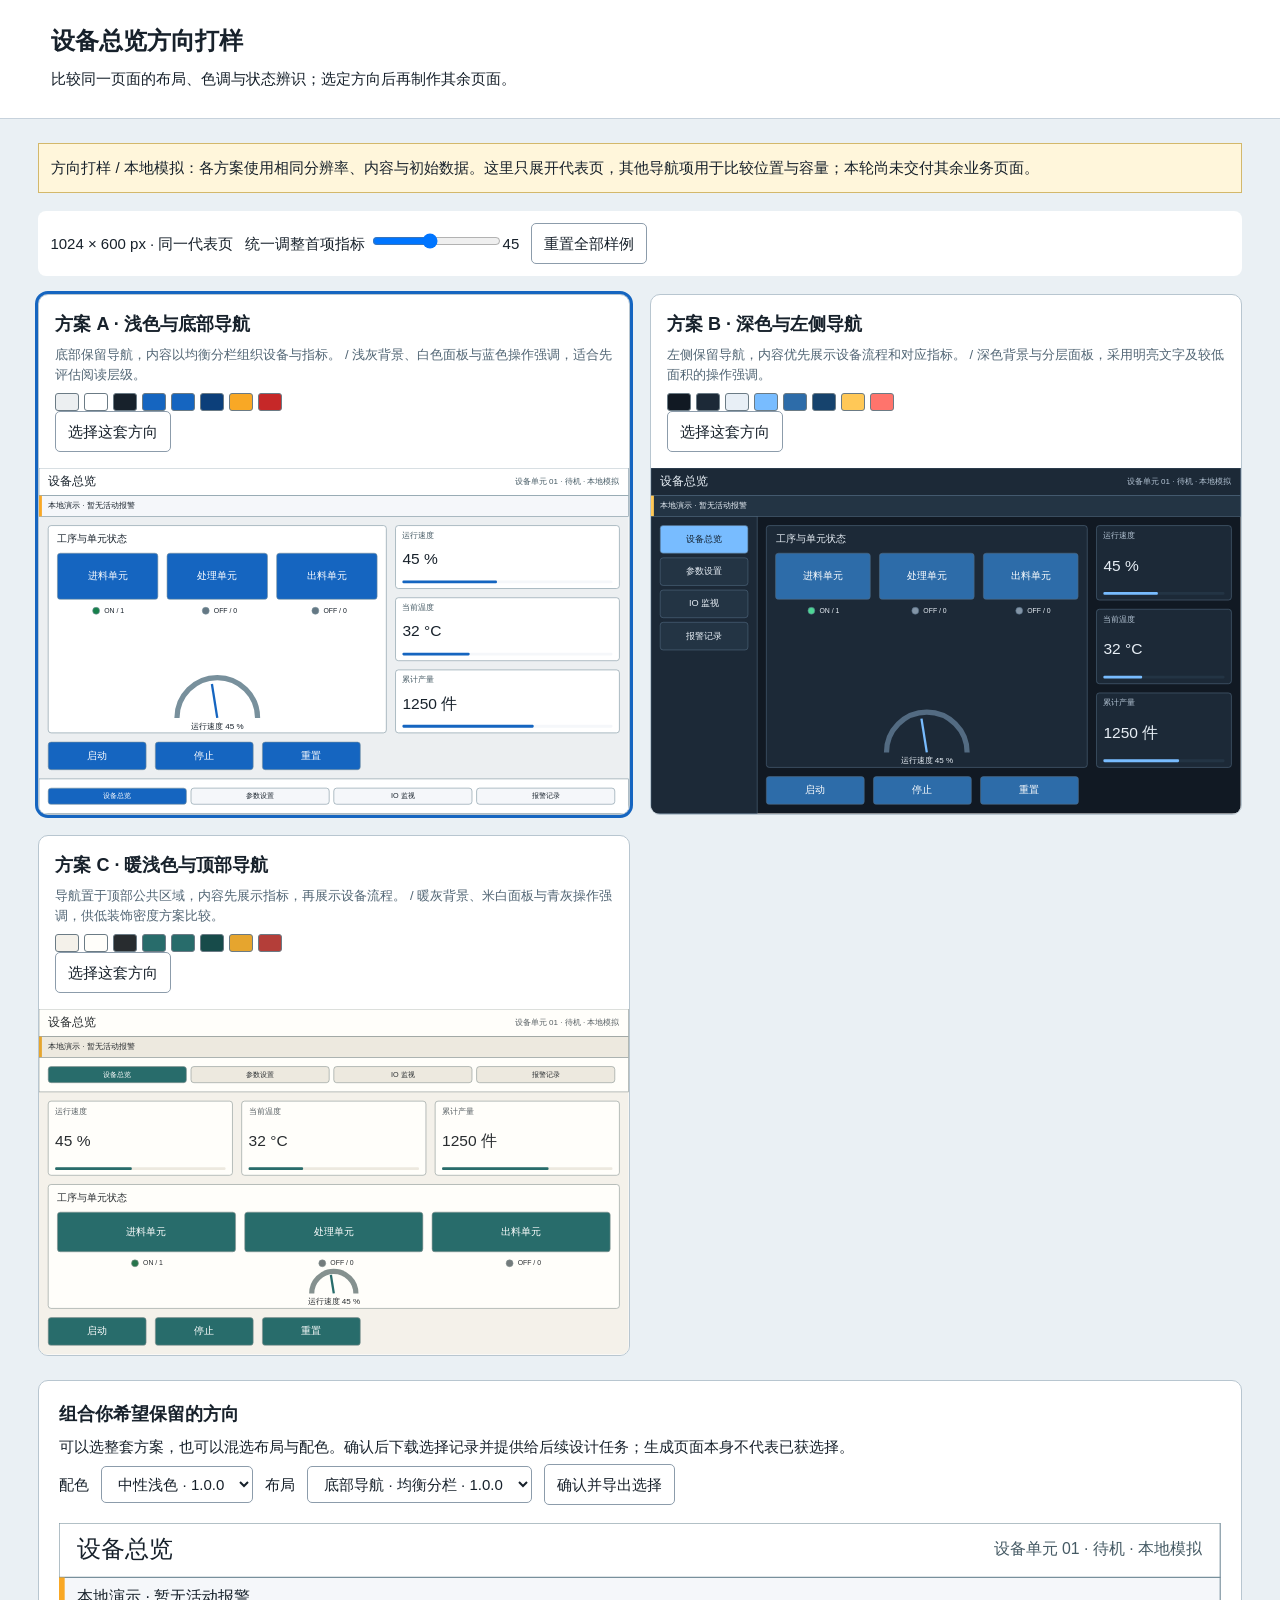
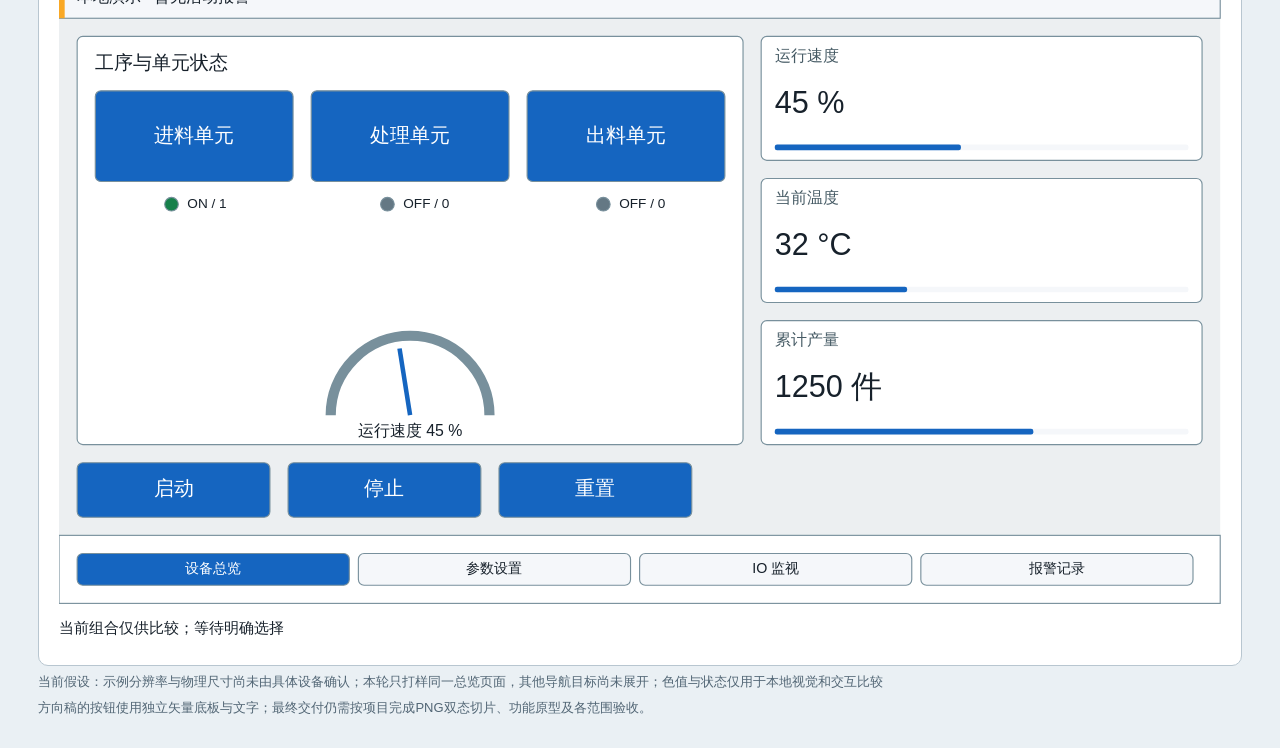
==== examples/style-proposal/index.html @ 29bb2de9 "首次发布 HMI 界面设计技能" ====
<!doctype html>
<html lang="zh-CN">
<meta charset="utf-8">
<meta name="viewport" content="width=device-width,initial-scale=1">
<title>HMI 布局与配色打样</title>
<style>
*{box-sizing:border-box}body{margin:0;background:#eaf0f4;color:#17212b;font:15px/1.55 sans-serif}header{padding:22px 4vw;background:#fff;border-bottom:1px solid #c7d2dc}h1{font-size:24px;margin:0 0 8px}h2{font-size:18px;margin:0 0 6px}p{margin:6px 0}main{max-width:1600px;margin:auto;padding:24px 3vw}.notice{background:#fff6db;border:1px solid #d3b86b;padding:12px;margin-bottom:18px}.tools{display:flex;align-items:center;gap:12px;flex-wrap:wrap;padding:12px;background:#fff;margin-bottom:18px;border-radius:8px}button,select,input{font:inherit}button,select{border:1px solid #8c9cab;border-radius:5px;padding:8px 12px;background:#fff;color:#17212b}button{cursor:pointer}button:focus-visible,select:focus-visible,[role=button]:focus-visible{outline:3px solid #d97706;outline-offset:2px}.grid{display:grid;grid-template-columns:repeat(2,minmax(0,1fr));gap:20px}.card{background:#fff;border:1px solid #b8c6d0;border-radius:10px;overflow:hidden}.card-heading{padding:16px}.card svg{width:100%;height:auto;display:block;touch-action:manipulation}.card.selected{outline:3px solid #1565c0}.meta{color:#526675;font-size:13px}.wide{grid-column:1/-1}.choice{padding:20px;margin-top:24px;background:#fff;border-radius:10px;border:1px solid #b8c6d0}.choice .tools{padding:0}.swatches{display:flex;gap:5px;flex-wrap:wrap;margin-top:8px}.swatch{display:inline-block;width:24px;height:18px;border:1px solid #6b7b85;border-radius:3px}[role=button]{cursor:pointer}#assumptions{font-size:13px;color:#526675}@media(max-width:1000px){.grid{grid-template-columns:1fr}.wide{grid-column:auto}}
</style>
<header><h1 id="title">HMI 布局与配色打样</h1><p>比较同一页面的布局、色调与状态辨识；选定方向后再制作其余页面。</p></header>
<main>
<div class="notice">方向打样 / 本地模拟：各方案使用相同分辨率、内容与初始数据。这里只展开代表页，其他导航项用于比较位置与容量；本轮尚未交付其余业务页面。</div>
<div id="tools" class="tools"></div><div id="variants" class="grid"></div>
<section class="choice"><h2>组合你希望保留的方向</h2><p>可以选整套方案，也可以混选布局与配色。确认后下载选择记录并提供给后续设计任务；生成页面本身不代表已获选择。</p><div id="choice-tools" class="tools"></div><div id="custom"></div><p id="choice-status" role="status">等待选择</p></section>
<p id="assumptions"></p><p class="meta">方向稿的按钮使用独立矢量底板与文字；最终交付仍需按项目完成PNG双态切片、功能原型及各范围验收。</p>
</main>
<script id="proposal-data" type="application/json">{"schema_version": "1.0", "title": "设备总览方向打样", "canvas_px": [1024, 600], "physical_size": {"diagonal_in": null, "visible_width_mm": null, "visible_height_mm": null}, "representative_page_id": "overview", "navigation_items": [{"id": "overview", "label": "设备总览"}, {"id": "parameters", "label": "参数设置"}, {"id": "io", "label": "IO 监视"}, {"id": "alarms", "label": "报警记录"}], "snapshot": {"page_title": "设备总览", "object_label": "设备单元 01", "mode": "待机", "connection": "本地模拟", "alarm": "本地演示 · 暂无活动报警", "metrics": [{"id": "speed", "label": "运行速度", "value": 45, "min": 0, "max": 100, "unit": "%"}, {"id": "temperature", "label": "当前温度", "value": 32, "min": 0, "max": 100, "unit": "°C"}, {"id": "output", "label": "累计产量", "value": 1250, "min": 0, "max": 2000, "unit": "件"}], "units": [{"id": "feed", "label": "进料单元", "on": true}, {"id": "process", "label": "处理单元", "on": false}, {"id": "discharge", "label": "出料单元", "on": false}], "actions": [{"id": "start", "label": "启动", "effect": "start"}, {"id": "stop", "label": "停止", "effect": "stop"}, {"id": "reset", "label": "重置", "effect": "reset"}]}, "variants": [{"id": "a", "title": "方案 A · 浅色与底部导航", "theme_id": "neutral-light", "theme_version": "1.0.0", "layout_id": "bottom-balanced", "layout_version": "1.0.0"}, {"id": "b", "title": "方案 B · 深色与左侧导航", "theme_id": "slate-dark", "theme_version": "1.0.0", "layout_id": "left-process", "layout_version": "1.0.0"}, {"id": "c", "title": "方案 C · 暖浅色与顶部导航", "theme_id": "warm-light", "theme_version": "1.0.0", "layout_id": "top-metrics", "layout_version": "1.0.0"}], "assumptions": ["示例分辨率与物理尺寸尚未由具体设备确认", "本轮只打样同一总览页面，其他导航目标尚未展开", "色值与状态仅用于本地视觉和交互比较"], "input_sha256": "ed836bc947c06ba0098c83aab9e5336ccdb028fe688410553108fb8656675bce", "themes": {"neutral-light@1.0.0": {"profile": {"schema_version": "1.0", "id": "neutral-light", "version": "1.0.0", "status": "proposed", "name": "中性浅色", "description": "浅灰背景、白色面板与蓝色操作强调，适合先评估阅读层级。", "tone": "light", "colors": {"background": "#ECEFF1", "surface": "#FFFFFF", "surface_alt": "#F5F7FA", "text_primary": "#17212B", "text_secondary": "#455A64", "divider": "#78909C", "accent": "#1565C0", "text_on_accent": "#FFFFFF", "button_s0": "#1565C0", "button_s1": "#0C3F7A", "text_on_button": "#FFFFFF", "indicator_on": "#16804A", "indicator_off": "#647884", "warning": "#F9A825", "fault": "#C62828"}}, "sha256": "f64e77603d25bb33d929438d553613f783aad4188367a3d6c7b42d7e22bf1074"}, "slate-dark@1.0.0": {"profile": {"schema_version": "1.0", "id": "slate-dark", "version": "1.0.0", "status": "proposed", "name": "石板深色", "description": "深色背景与分层面板，采用明亮文字及较低面积的操作强调。", "tone": "dark", "colors": {"background": "#111923", "surface": "#1C2937", "surface_alt": "#233444", "text_primary": "#E8EFF6", "text_secondary": "#B4C4D4", "divider": "#536B82", "accent": "#78BCFF", "text_on_accent": "#12212F", "button_s0": "#2D6CA9", "button_s1": "#16436D", "text_on_button": "#FFFFFF", "indicator_on": "#4ED695", "indicator_off": "#8395A7", "warning": "#FFC857", "fault": "#FF746C"}}, "sha256": "17a6fc05ea4c57fdc4925363a09915544ab9b63be87b0c60699d3a4c2e1e0005"}, "warm-light@1.0.0": {"profile": {"schema_version": "1.0", "id": "warm-light", "version": "1.0.0", "status": "proposed", "name": "暖灰浅色", "description": "暖灰背景、米白面板与青灰操作强调，供低装饰密度方案比较。", "tone": "light", "colors": {"background": "#F4F1EA", "surface": "#FFFEFA", "surface_alt": "#EDE9DF", "text_primary": "#282C2F", "text_secondary": "#575F63", "divider": "#85918F", "accent": "#286C6B", "text_on_accent": "#FFFFFF", "button_s0": "#286C6B", "button_s1": "#174B4A", "text_on_button": "#FFFFFF", "indicator_on": "#26754B", "indicator_off": "#737B7C", "warning": "#E6A52E", "fault": "#B43E39"}}, "sha256": "38b9d1ac682520b373cb86ff5a5df1fbed342dbb2d7fd3bfc57513a4fe7f594a"}}, "layouts": {"bottom-balanced@1.0.0": {"profile": {"schema_version": "1.0", "id": "bottom-balanced", "version": "1.0.0", "status": "proposed", "name": "底部导航 · 均衡分栏", "description": "底部保留导航，内容以均衡分栏组织设备与指标。", "navigation_position": "bottom", "composition": "balanced-columns", "min_canvas_px": [800, 480], "regions": {"status": [0, 0, 1, 0.08], "alarm": [0, 0.08, 1, 0.06], "navigation": [0, 0.9, 1, 0.1], "content": [0, 0.14, 1, 0.76]}}, "sha256": "9141f284f636aa1be5e0f23f8f7492010aea030fb98fe08197dd32ff71e5039f"}, "left-process@1.0.0": {"profile": {"schema_version": "1.0", "id": "left-process", "version": "1.0.0", "status": "proposed", "name": "左侧导航 · 流程优先", "description": "左侧保留导航，内容优先展示设备流程和对应指标。", "navigation_position": "left", "composition": "process-focus", "min_canvas_px": [800, 480], "regions": {"status": [0, 0, 1, 0.08], "alarm": [0, 0.08, 1, 0.06], "navigation": [0, 0.14, 0.18, 0.86], "content": [0.18, 0.14, 0.82, 0.86]}}, "sha256": "a24811fef1f2afbd47453f96cefc95ee7b603597a5e27212bb8b95cc6e836746"}, "top-metrics@1.0.0": {"profile": {"schema_version": "1.0", "id": "top-metrics", "version": "1.0.0", "status": "proposed", "name": "顶部导航 · 指标优先", "description": "导航置于顶部公共区域，内容先展示指标，再展示设备流程。", "navigation_position": "top", "composition": "metrics-first", "min_canvas_px": [800, 480], "regions": {"status": [0, 0, 1, 0.08], "alarm": [0, 0.08, 1, 0.06], "navigation": [0, 0.14, 1, 0.1], "content": [0, 0.24, 1, 0.76]}}, "sha256": "4955ce8edb77262b1bfe14787d7a46c86dc97a424bf627cbdc27c29fc1d1551b"}}, "selection_status": "pending"}</script>
<script>
'use strict';
const model=JSON.parse(document.getElementById('proposal-data').textContent),ns='http://www.w3.org/2000/svg';
const byId=id=>document.getElementById(id);
function el(tag,text,cls){const n=document.createElement(tag);if(text!==undefined)n.textContent=String(text);if(cls)n.className=cls;return n;}
function shape(tag,attrs,text){const n=document.createElementNS(ns,tag);for(const [key,value] of Object.entries(attrs||{}))n.setAttribute(key,String(value));if(text!==undefined)n.textContent=String(text);return n;}
function add(parent,tag,attrs,text){const n=shape(tag,attrs,text);parent.append(n);return n;}
function rect(parent,x,y,w,h,fill,stroke,rx=5){return add(parent,'rect',{x,y,width:w,height:h,fill,stroke:stroke||'none',rx});}
function text(parent,x,y,value,size,color,extra={}){return add(parent,'text',{x,y,fill:color,'font-size':size,'dominant-baseline':'middle',...extra},value);}
let scene=JSON.parse(JSON.stringify(model.snapshot)),selectionStatus='pending',metricSlider=null,metricOutput=null;
const themes=Object.entries(model.themes),layouts=Object.entries(model.layouts),held=new Set();
let chosenTheme=themes[0][0],chosenLayout=layouts[0][0];
function resetScene(){scene=JSON.parse(JSON.stringify(model.snapshot));if(metricSlider){metricSlider.value=scene.metrics[0].value;metricOutput.textContent=scene.metrics[0].value;}renderAll();}
function releaseAll(){for(const release of [...held])release();}
function control(parent,box,label,colors,action,key){const [x,y,w,h]=box,g=add(parent,'g',{'role':'button',tabindex:0,'aria-label':label,'data-control':key,'data-state':'s0'}),plate=rect(g,x,y,w,h,colors.button_s0,colors.divider);text(g,x+w/2,y+h/2,label,Math.min(18,h*.38,w/(label.length+1)),colors.text_on_button,{'text-anchor':'middle','pointer-events':'none'});let down=false;
  function release(){down=false;plate.setAttribute('fill',colors.button_s0);g.setAttribute('data-state','s0');held.delete(release);}
  function press(){if(down)return;down=true;plate.setAttribute('fill',colors.button_s1);g.setAttribute('data-state','s1');held.add(release);}
  g.onpointerdown=e=>{if(e.button!==undefined&&e.button!==0)return;press();g.setPointerCapture(e.pointerId);};g.onpointerup=g.onpointercancel=g.onlostpointercapture=g.onblur=release;g.onclick=action;g.onkeydown=e=>{if(e.key===' '||e.key==='Enter'){e.preventDefault();if(!e.repeat)press();}};g.onkeyup=e=>{if(e.key===' '||e.key==='Enter'){e.preventDefault();const activate=down;release();if(activate)action();}};return g;
}
function profilePair(themeKey,layoutKey){return {theme:model.themes[themeKey].profile,layout:model.layouts[layoutKey].profile};}
function renderScene(host,themeKey,layoutKey){
  host.replaceChildren();const {theme,layout}=profilePair(themeKey,layoutKey),c=theme.colors,[W,H]=model.canvas_px,s=Math.min(W/1024,H/600),gap=16*s,svg=shape('svg',{viewBox:'0 0 '+W+' '+H,role:'group','aria-label':scene.page_title+'；'+theme.name+'；'+layout.name,'data-theme':theme.id,'data-layout':layout.id,'font-family':'sans-serif'});host.append(svg);rect(svg,0,0,W,H,c.background,null,0);
  const regions=Object.fromEntries(Object.entries(layout.regions).map(([key,r])=>[key,[r[0]*W,r[1]*H,r[2]*W,r[3]*H]]));
  const [sx,sy,sw,sh]=regions.status;rect(svg,sx,sy,sw,sh,c.surface,c.divider,0);text(svg,sx+gap,sy+sh/2,scene.page_title,21*s,c.text_primary);text(svg,sx+sw-gap,sy+sh/2,scene.object_label+' · '+scene.mode+' · '+scene.connection,14*s,c.text_secondary,{'text-anchor':'end'});
  const [ax,ay,aw,ah]=regions.alarm;rect(svg,ax,ay,aw,ah,c.surface_alt,c.divider,0);rect(svg,ax,ay,5*s,ah,c.warning,null,0);text(svg,ax+gap,ay+ah/2,scene.alarm,14*s,c.text_primary);
  const [nx,ny,nw,nh]=regions.navigation;rect(svg,nx,ny,nw,nh,c.surface,c.divider,0);const vertical=layout.navigation_position==='left',n=model.navigation_items.length;
  model.navigation_items.forEach((item,i)=>{const cellH=Math.min(56*s,(nh-2*gap)/n),x=nx+gap+(vertical?0:i*(nw-2*gap)/n),y=ny+gap+(vertical?i*cellH:0),w=vertical?nw-2*gap:(nw-2*gap)/n-8*s,h=vertical?cellH-8*s:nh-2*gap,active=item.id===model.representative_page_id;rect(svg,x,y,w,h,active?c.accent:c.surface_alt,c.divider);text(svg,x+w/2,y+h/2,item.label,Math.min(16*s,w/(item.label.length+1),h*.45),active?c.text_on_accent:c.text_primary,{'text-anchor':'middle'});});
  const [rx,ry,rw,rh]=regions.content,body=[rx+gap,ry+gap,rw-2*gap,rh-2*gap],actionH=48*s,[bx,by,bw,bh]=body,usable=bh-actionH-gap;
  let process,metrics;if(layout.composition==='balanced-columns'){process=[bx,by,bw*.60-gap/2,usable];metrics=[bx+bw*.60+gap/2,by,bw*.40-gap/2,usable];}else if(layout.composition==='process-focus'){process=[bx,by,bw*.70-gap/2,usable];metrics=[bx+bw*.70+gap/2,by,bw*.30-gap/2,usable];}else{metrics=[bx,by,bw,usable*.38-gap/2];process=[bx,by+usable*.38+gap/2,bw,usable*.62-gap/2];}
  const [px,py,pw,ph]=process;rect(svg,px,py,pw,ph,c.surface,c.divider);text(svg,px+gap,py+24*s,'工序与单元状态',17*s,c.text_primary);const count=scene.units.length,unitW=(pw-gap*(count+1))/count,unitH=Math.min(80*s,ph*.32),unitY=py+48*s;
  scene.units.forEach((unit,i)=>{const ux=px+gap+i*(unitW+gap),g=add(svg,'g',{});control(g,[ux,unitY,unitW,unitH],unit.label,c,()=>{unit.on=!unit.on;renderAll();},'unit-'+unit.id);add(g,'circle',{cx:ux+unitW/2-20*s,cy:unitY+unitH+20*s,r:6*s,fill:unit.on?c.indicator_on:c.indicator_off,stroke:c.divider});text(g,ux+unitW/2-6*s,unitY+unitH+20*s,unit.on?'ON / 1':'OFF / 0',12*s,c.text_primary);});
  const first=scene.metrics[0],ratio=(first.value-first.min)/(first.max-first.min),cx=px+pw/2,cy=py+ph-26*s,radius=Math.max(12*s,Math.min(70*s,pw*.22,cy-(unitY+unitH+34*s)));add(svg,'path',{d:'M '+(cx-radius)+' '+cy+' A '+radius+' '+radius+' 0 0 1 '+(cx+radius)+' '+cy,fill:'none',stroke:c.divider,'stroke-width':9*s});const angle=Math.PI*(1-ratio);add(svg,'line',{x1:cx,y1:cy,x2:cx+Math.cos(angle)*radius*.85,y2:cy-Math.sin(angle)*radius*.85,stroke:c.accent,'stroke-width':4*s,'data-gauge':first.id});text(svg,cx,cy+15*s,first.label+' '+first.value+' '+first.unit,14*s,c.text_primary,{'text-anchor':'middle'});
  const [mx,my,mw,mh]=metrics,horizontal=layout.composition==='metrics-first',mn=scene.metrics.length;
  scene.metrics.forEach((m,i)=>{const cardW=horizontal?(mw-gap*(mn-1))/mn:mw,cardH=horizontal?mh:(mh-gap*(mn-1))/mn,x=mx+(horizontal?i*(cardW+gap):0),y=my+(horizontal?0:i*(cardH+gap)),fraction=(m.value-m.min)/(m.max-m.min);rect(svg,x,y,cardW,cardH,c.surface,c.divider);text(svg,x+12*s,y+18*s,m.label,14*s,c.text_secondary);text(svg,x+12*s,y+cardH*.55,m.value+' '+m.unit,Math.min(27*s,cardH*.31),c.text_primary);rect(svg,x+12*s,y+cardH-14*s,cardW-24*s,5*s,c.surface_alt,null,2);rect(svg,x+12*s,y+cardH-14*s,(cardW-24*s)*fraction,5*s,c.accent,null,2).setAttribute('data-bar',m.id);});
  const actions=scene.actions,buttonW=Math.min(170*s,(bw-gap*(actions.length-1))/actions.length);actions.forEach((a,i)=>{control(svg,[bx+i*(buttonW+gap),by+bh-actionH,buttonW,actionH],a.label,c,()=>{if(a.effect==='reset'){resetScene();return;}scene.mode=a.effect==='start'?'模拟运行':'模拟停止';for(const u of scene.units)u.on=a.effect==='start';renderAll();},'action-'+a.id);});
  return svg;
}
function swatches(theme){const row=el('div',undefined,'swatches');for(const key of ['background','surface','text_primary','accent','button_s0','button_s1','warning','fault']){const span=el('span',undefined,'swatch');span.style.backgroundColor=theme.colors[key];span.title=key+' '+theme.colors[key];row.append(span);}return row;}
function selectVariant(v){chosenTheme=v.theme_id+'@'+v.theme_version;chosenLayout=v.layout_id+'@'+v.layout_version;selectionStatus='pending';themeSelect.value=chosenTheme;layoutSelect.value=chosenLayout;renderAll();}
const themeSelect=el('select'),layoutSelect=el('select');themeSelect.setAttribute('aria-label','选择配色');layoutSelect.setAttribute('aria-label','选择布局');for(const [key,{profile}] of themes){const option=el('option',profile.name+' · '+profile.version);option.value=key;themeSelect.append(option);}for(const [key,{profile}] of layouts){const option=el('option',profile.name+' · '+profile.version);option.value=key;layoutSelect.append(option);}themeSelect.value=chosenTheme;layoutSelect.value=chosenLayout;
themeSelect.onchange=()=>{chosenTheme=themeSelect.value;selectionStatus='pending';renderAll();};layoutSelect.onchange=()=>{chosenLayout=layoutSelect.value;selectionStatus='pending';renderAll();};
function selectionRecord(){const {theme,layout}=profilePair(chosenTheme,chosenLayout);return {schema_version:'1.0',status:'user_selected_in_preview',representative_page_id:model.representative_page_id,canvas_px:model.canvas_px,physical_size:model.physical_size,theme:{id:theme.id,version:theme.version,sha256:model.themes[chosenTheme].sha256},layout:{id:layout.id,version:layout.version,sha256:model.layouts[chosenLayout].sha256},assumptions:model.assumptions,proposal_input_sha256:model.input_sha256};}
function downloadSelection(){const raw=JSON.stringify(selectionRecord(),null,2)+'\n',url=URL.createObjectURL(new Blob([raw],{type:'application/json'})),a=el('a');a.href=url;a.download='project-direction.json';document.body.append(a);a.click();a.remove();setTimeout(()=>URL.revokeObjectURL(url),1000);selectionStatus='export_requested';byId('choice-status').textContent='已请求导出当前选择；请把选择记录或方案说明提供给后续设计任务。';}
function renderAll(){releaseAll();byId('variants').replaceChildren();for(const v of model.variants){const themeKey=v.theme_id+'@'+v.theme_version,layoutKey=v.layout_id+'@'+v.layout_version,{theme,layout}=profilePair(themeKey,layoutKey),card=el('article',undefined,'card'+(chosenTheme===themeKey&&chosenLayout===layoutKey?' selected':'')),heading=el('div',undefined,'card-heading'),host=el('div'),choose=el('button','选择这套方向');choose.setAttribute('data-variant',v.id);choose.onclick=()=>selectVariant(v);heading.append(el('h2',v.title),el('p',layout.description+' / '+theme.description,'meta'),swatches(theme),choose);card.append(heading,host);byId('variants').append(card);renderScene(host,themeKey,layoutKey);}renderScene(byId('custom'),chosenTheme,chosenLayout);byId('choice-status').textContent=selectionStatus==='pending'?'当前组合仅供比较；等待明确选择':'已请求导出选择记录';}
function initialize(){byId('title').textContent=model.title;byId('assumptions').textContent='当前假设：'+model.assumptions.join('；');const reset=el('button','重置全部样例'),slider=el('input'),sliderLabel=el('label','统一调整首项指标 '),value=el('span',scene.metrics[0].value);metricSlider=slider;metricOutput=value;reset.onclick=resetScene;reset.setAttribute('data-role','reset');slider.type='range';slider.min=scene.metrics[0].min;slider.max=scene.metrics[0].max;slider.step='any';slider.value=scene.metrics[0].value;slider.setAttribute('aria-label','统一模拟指标');slider.oninput=()=>{scene.metrics[0].value=Number(slider.value);value.textContent=slider.value;renderAll();};sliderLabel.append(slider,value);byId('tools').append(el('span',model.canvas_px.join(' × ')+' px · 同一代表页'),sliderLabel,reset);const exportButton=el('button','确认并导出选择');exportButton.setAttribute('data-role','export');exportButton.onclick=downloadSelection;byId('choice-tools').append(el('label','配色 '),themeSelect,el('label','布局 '),layoutSelect,exportButton);renderAll();}
document.addEventListener('visibilitychange',()=>{if(document.hidden)releaseAll();});window.addEventListener('blur',releaseAll);initialize();
</script>
</html>
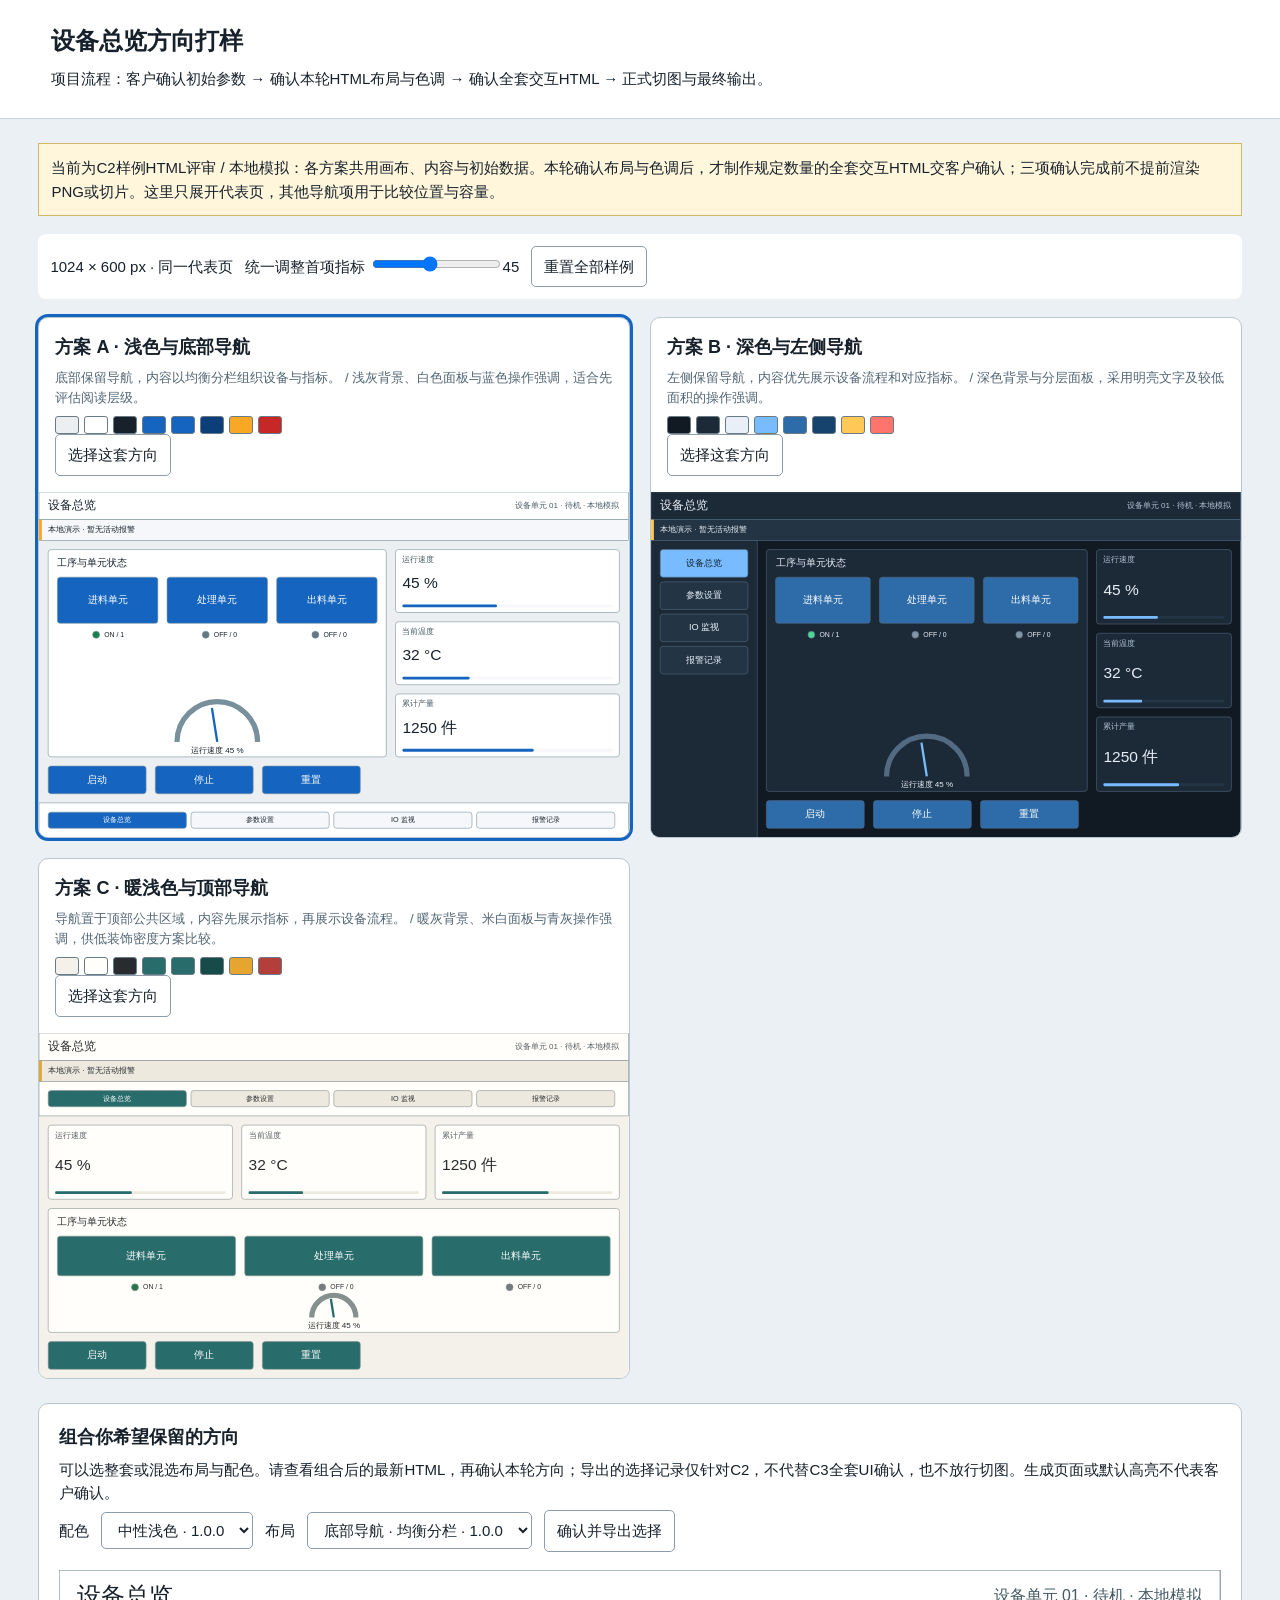
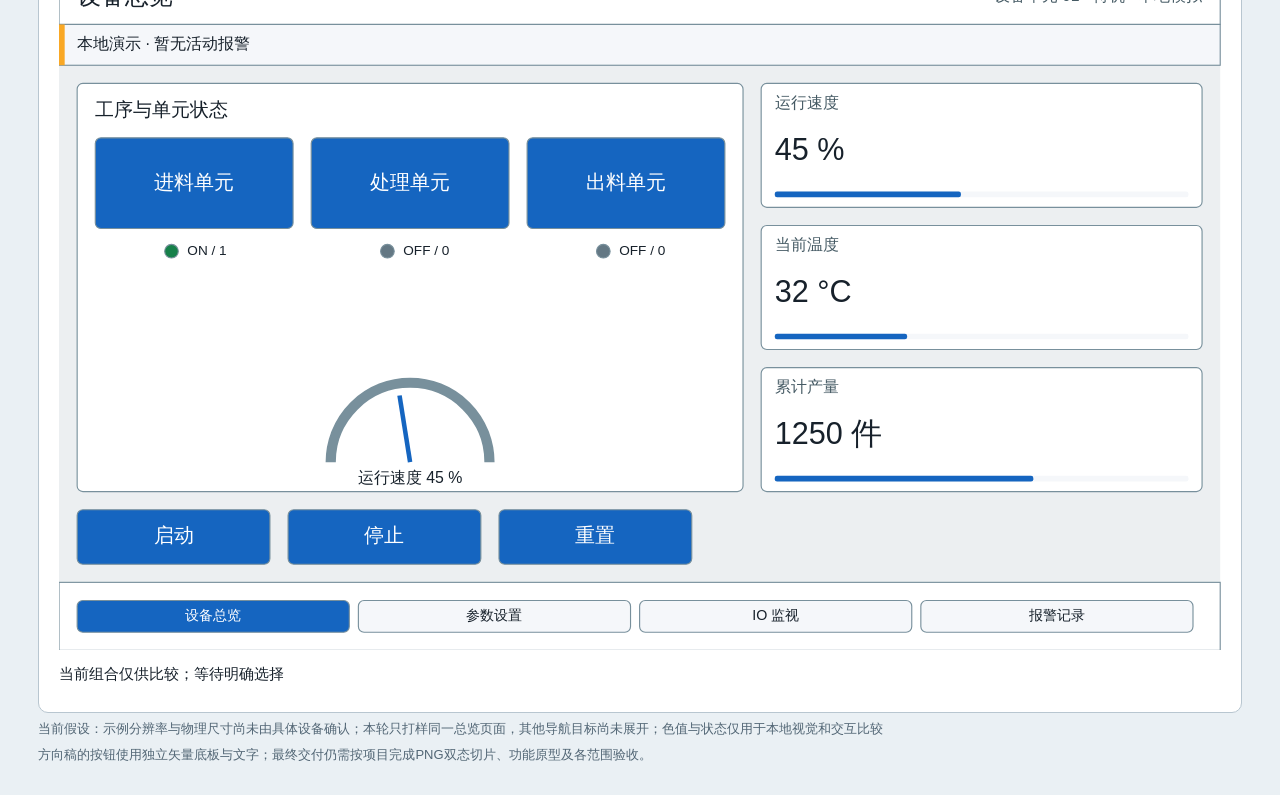
==== commit 69c0aa83: "同步示例与验收工具，配套技能1.0.3" ====
--- a/examples/style-proposal/index.html
+++ b/examples/style-proposal/index.html
@@ -6,11 +6,11 @@
 <style>
 *{box-sizing:border-box}body{margin:0;background:#eaf0f4;color:#17212b;font:15px/1.55 sans-serif}header{padding:22px 4vw;background:#fff;border-bottom:1px solid #c7d2dc}h1{font-size:24px;margin:0 0 8px}h2{font-size:18px;margin:0 0 6px}p{margin:6px 0}main{max-width:1600px;margin:auto;padding:24px 3vw}.notice{background:#fff6db;border:1px solid #d3b86b;padding:12px;margin-bottom:18px}.tools{display:flex;align-items:center;gap:12px;flex-wrap:wrap;padding:12px;background:#fff;margin-bottom:18px;border-radius:8px}button,select,input{font:inherit}button,select{border:1px solid #8c9cab;border-radius:5px;padding:8px 12px;background:#fff;color:#17212b}button{cursor:pointer}button:focus-visible,select:focus-visible,[role=button]:focus-visible{outline:3px solid #d97706;outline-offset:2px}.grid{display:grid;grid-template-columns:repeat(2,minmax(0,1fr));gap:20px}.card{background:#fff;border:1px solid #b8c6d0;border-radius:10px;overflow:hidden}.card-heading{padding:16px}.card svg{width:100%;height:auto;display:block;touch-action:manipulation}.card.selected{outline:3px solid #1565c0}.meta{color:#526675;font-size:13px}.wide{grid-column:1/-1}.choice{padding:20px;margin-top:24px;background:#fff;border-radius:10px;border:1px solid #b8c6d0}.choice .tools{padding:0}.swatches{display:flex;gap:5px;flex-wrap:wrap;margin-top:8px}.swatch{display:inline-block;width:24px;height:18px;border:1px solid #6b7b85;border-radius:3px}[role=button]{cursor:pointer}#assumptions{font-size:13px;color:#526675}@media(max-width:1000px){.grid{grid-template-columns:1fr}.wide{grid-column:auto}}
 </style>
-<header><h1 id="title">HMI 布局与配色打样</h1><p>比较同一页面的布局、色调与状态辨识；选定方向后再制作其余页面。</p></header>
+<header><h1 id="title">HMI 布局与配色打样</h1><p>项目流程：客户确认初始参数 → 确认本轮HTML布局与色调 → 确认全套交互HTML → 正式切图与最终输出。</p></header>
 <main>
-<div class="notice">方向打样 / 本地模拟：各方案使用相同分辨率、内容与初始数据。这里只展开代表页，其他导航项用于比较位置与容量；本轮尚未交付其余业务页面。</div>
+<div class="notice">当前为C2样例HTML评审 / 本地模拟：各方案共用画布、内容与初始数据。本轮确认布局与色调后，才制作规定数量的全套交互HTML交客户确认；三项确认完成前不提前渲染PNG或切片。这里只展开代表页，其他导航项用于比较位置与容量。</div>
 <div id="tools" class="tools"></div><div id="variants" class="grid"></div>
-<section class="choice"><h2>组合你希望保留的方向</h2><p>可以选整套方案，也可以混选布局与配色。确认后下载选择记录并提供给后续设计任务；生成页面本身不代表已获选择。</p><div id="choice-tools" class="tools"></div><div id="custom"></div><p id="choice-status" role="status">等待选择</p></section>
+<section class="choice"><h2>组合你希望保留的方向</h2><p>可以选整套或混选布局与配色。请查看组合后的最新HTML，再确认本轮方向；导出的选择记录仅针对C2，不代替C3全套UI确认，也不放行切图。生成页面或默认高亮不代表客户确认。</p><div id="choice-tools" class="tools"></div><div id="custom"></div><p id="choice-status" role="status">等待选择</p></section>
 <p id="assumptions"></p><p class="meta">方向稿的按钮使用独立矢量底板与文字；最终交付仍需按项目完成PNG双态切片、功能原型及各范围验收。</p>
 </main>
 <script id="proposal-data" type="application/json">{"schema_version": "1.0", "title": "设备总览方向打样", "canvas_px": [1024, 600], "physical_size": {"diagonal_in": null, "visible_width_mm": null, "visible_height_mm": null}, "representative_page_id": "overview", "navigation_items": [{"id": "overview", "label": "设备总览"}, {"id": "parameters", "label": "参数设置"}, {"id": "io", "label": "IO 监视"}, {"id": "alarms", "label": "报警记录"}], "snapshot": {"page_title": "设备总览", "object_label": "设备单元 01", "mode": "待机", "connection": "本地模拟", "alarm": "本地演示 · 暂无活动报警", "metrics": [{"id": "speed", "label": "运行速度", "value": 45, "min": 0, "max": 100, "unit": "%"}, {"id": "temperature", "label": "当前温度", "value": 32, "min": 0, "max": 100, "unit": "°C"}, {"id": "output", "label": "累计产量", "value": 1250, "min": 0, "max": 2000, "unit": "件"}], "units": [{"id": "feed", "label": "进料单元", "on": true}, {"id": "process", "label": "处理单元", "on": false}, {"id": "discharge", "label": "出料单元", "on": false}], "actions": [{"id": "start", "label": "启动", "effect": "start"}, {"id": "stop", "label": "停止", "effect": "stop"}, {"id": "reset", "label": "重置", "effect": "reset"}]}, "variants": [{"id": "a", "title": "方案 A · 浅色与底部导航", "theme_id": "neutral-light", "theme_version": "1.0.0", "layout_id": "bottom-balanced", "layout_version": "1.0.0"}, {"id": "b", "title": "方案 B · 深色与左侧导航", "theme_id": "slate-dark", "theme_version": "1.0.0", "layout_id": "left-process", "layout_version": "1.0.0"}, {"id": "c", "title": "方案 C · 暖浅色与顶部导航", "theme_id": "warm-light", "theme_version": "1.0.0", "layout_id": "top-metrics", "layout_version": "1.0.0"}], "assumptions": ["示例分辨率与物理尺寸尚未由具体设备确认", "本轮只打样同一总览页面，其他导航目标尚未展开", "色值与状态仅用于本地视觉和交互比较"], "input_sha256": "ed836bc947c06ba0098c83aab9e5336ccdb028fe688410553108fb8656675bce", "themes": {"neutral-light@1.0.0": {"profile": {"schema_version": "1.0", "id": "neutral-light", "version": "1.0.0", "status": "proposed", "name": "中性浅色", "description": "浅灰背景、白色面板与蓝色操作强调，适合先评估阅读层级。", "tone": "light", "colors": {"background": "#ECEFF1", "surface": "#FFFFFF", "surface_alt": "#F5F7FA", "text_primary": "#17212B", "text_secondary": "#455A64", "divider": "#78909C", "accent": "#1565C0", "text_on_accent": "#FFFFFF", "button_s0": "#1565C0", "button_s1": "#0C3F7A", "text_on_button": "#FFFFFF", "indicator_on": "#16804A", "indicator_off": "#647884", "warning": "#F9A825", "fault": "#C62828"}}, "sha256": "f64e77603d25bb33d929438d553613f783aad4188367a3d6c7b42d7e22bf1074"}, "slate-dark@1.0.0": {"profile": {"schema_version": "1.0", "id": "slate-dark", "version": "1.0.0", "status": "proposed", "name": "石板深色", "description": "深色背景与分层面板，采用明亮文字及较低面积的操作强调。", "tone": "dark", "colors": {"background": "#111923", "surface": "#1C2937", "surface_alt": "#233444", "text_primary": "#E8EFF6", "text_secondary": "#B4C4D4", "divider": "#536B82", "accent": "#78BCFF", "text_on_accent": "#12212F", "button_s0": "#2D6CA9", "button_s1": "#16436D", "text_on_button": "#FFFFFF", "indicator_on": "#4ED695", "indicator_off": "#8395A7", "warning": "#FFC857", "fault": "#FF746C"}}, "sha256": "17a6fc05ea4c57fdc4925363a09915544ab9b63be87b0c60699d3a4c2e1e0005"}, "warm-light@1.0.0": {"profile": {"schema_version": "1.0", "id": "warm-light", "version": "1.0.0", "status": "proposed", "name": "暖灰浅色", "description": "暖灰背景、米白面板与青灰操作强调，供低装饰密度方案比较。", "tone": "light", "colors": {"background": "#F4F1EA", "surface": "#FFFEFA", "surface_alt": "#EDE9DF", "text_primary": "#282C2F", "text_secondary": "#575F63", "divider": "#85918F", "accent": "#286C6B", "text_on_accent": "#FFFFFF", "button_s0": "#286C6B", "button_s1": "#174B4A", "text_on_button": "#FFFFFF", "indicator_on": "#26754B", "indicator_off": "#737B7C", "warning": "#E6A52E", "fault": "#B43E39"}}, "sha256": "38b9d1ac682520b373cb86ff5a5df1fbed342dbb2d7fd3bfc57513a4fe7f594a"}}, "layouts": {"bottom-balanced@1.0.0": {"profile": {"schema_version": "1.0", "id": "bottom-balanced", "version": "1.0.0", "status": "proposed", "name": "底部导航 · 均衡分栏", "description": "底部保留导航，内容以均衡分栏组织设备与指标。", "navigation_position": "bottom", "composition": "balanced-columns", "min_canvas_px": [800, 480], "regions": {"status": [0, 0, 1, 0.08], "alarm": [0, 0.08, 1, 0.06], "navigation": [0, 0.9, 1, 0.1], "content": [0, 0.14, 1, 0.76]}}, "sha256": "9141f284f636aa1be5e0f23f8f7492010aea030fb98fe08197dd32ff71e5039f"}, "left-process@1.0.0": {"profile": {"schema_version": "1.0", "id": "left-process", "version": "1.0.0", "status": "proposed", "name": "左侧导航 · 流程优先", "description": "左侧保留导航，内容优先展示设备流程和对应指标。", "navigation_position": "left", "composition": "process-focus", "min_canvas_px": [800, 480], "regions": {"status": [0, 0, 1, 0.08], "alarm": [0, 0.08, 1, 0.06], "navigation": [0, 0.14, 0.18, 0.86], "content": [0.18, 0.14, 0.82, 0.86]}}, "sha256": "a24811fef1f2afbd47453f96cefc95ee7b603597a5e27212bb8b95cc6e836746"}, "top-metrics@1.0.0": {"profile": {"schema_version": "1.0", "id": "top-metrics", "version": "1.0.0", "status": "proposed", "name": "顶部导航 · 指标优先", "description": "导航置于顶部公共区域，内容先展示指标，再展示设备流程。", "navigation_position": "top", "composition": "metrics-first", "min_canvas_px": [800, 480], "regions": {"status": [0, 0, 1, 0.08], "alarm": [0, 0.08, 1, 0.06], "navigation": [0, 0.14, 1, 0.1], "content": [0, 0.24, 1, 0.76]}}, "sha256": "4955ce8edb77262b1bfe14787d7a46c86dc97a424bf627cbdc27c29fc1d1551b"}}, "selection_status": "pending"}</script>
